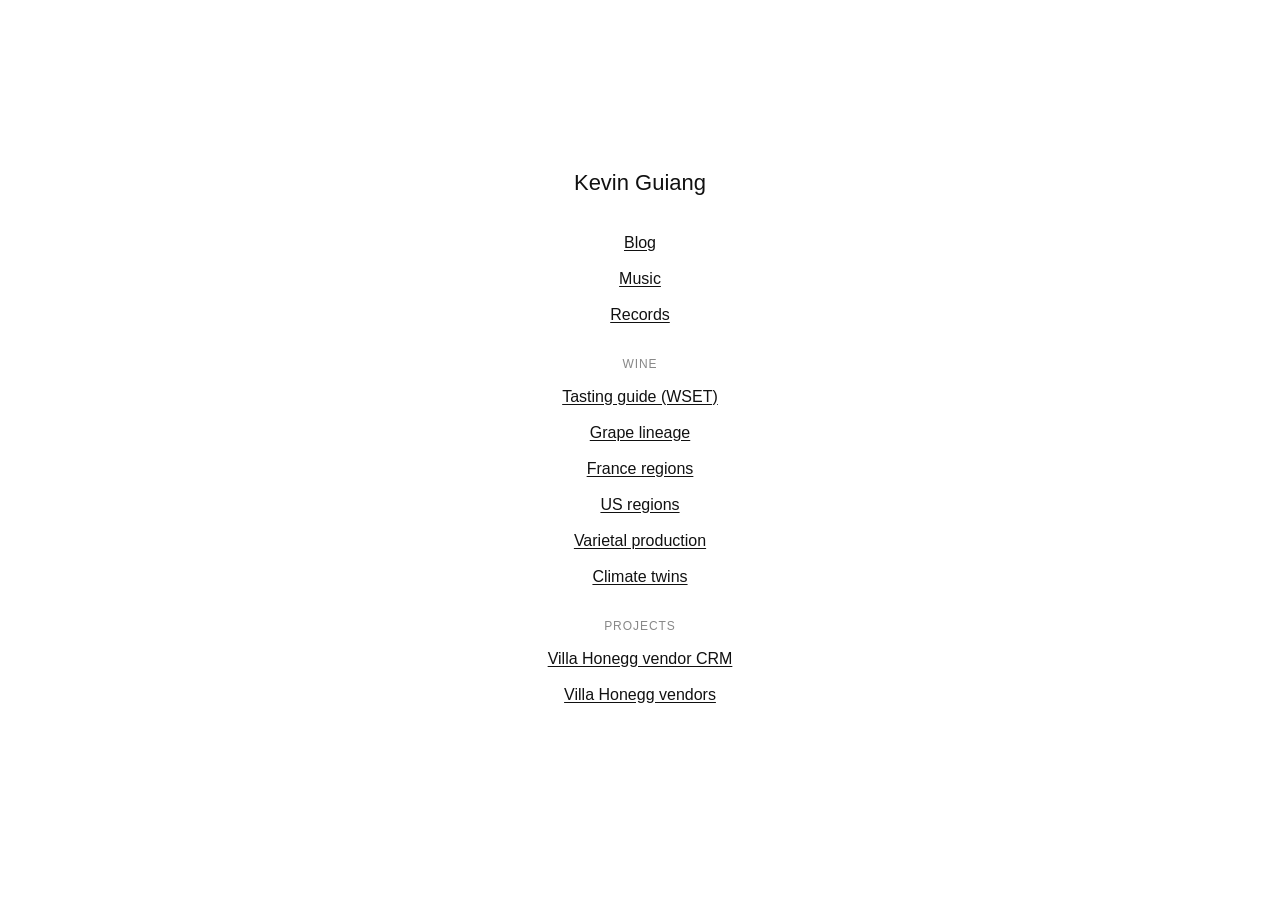
==== index.html @ b22d306e "Add Records tab: branching record-store page at /records/ - records/index.html: self-contained crate" ====
<!DOCTYPE html>
<html lang="en">
<head>
  <meta charset="utf-8">
  <meta name="viewport" content="width=device-width, initial-scale=1">
  <meta name="description" content="Kevin Guiang">
  <title>Kevin Guiang</title>
  <style>
    *, *::before, *::after { box-sizing: border-box; }
    html { -webkit-text-size-adjust: 100%; height: 100%; }
    body {
      margin: 0;
      min-height: 100%;
      min-height: 100vh;
      min-height: 100dvh;
      display: flex;
      align-items: center;
      justify-content: center;
      background: #fff;
      color: #111;
      font-family: Arial, Helvetica, sans-serif;
      font-size: 1rem;
      line-height: 1.5;
    }
    main { text-align: center; padding: 2rem 1.5rem; max-width: 22rem; }
    h1 {
      margin: 0 0 2rem;
      font-size: 1.375rem;
      font-weight: 400;
    }
    nav { margin: 0 0 1.75rem; }
    nav ul { margin: 0; padding: 0; list-style: none; }
    nav li { margin: 0 0 0.75rem; }
    nav li:last-child { margin-bottom: 0; }
    .group-label {
      margin: 0 0 0.75rem;
      font-size: 0.75rem;
      letter-spacing: 0.08em;
      text-transform: uppercase;
      color: #888;
    }
    a {
      color: #111;
      font-size: 1rem;
      text-decoration: underline;
      text-underline-offset: 0.15em;
    }
    a:hover, a:focus-visible { text-decoration-thickness: 2px; }
    a:focus-visible { outline: 2px solid #111; outline-offset: 3px; }
  </style>
</head>
<body>
  <main>
    <h1>Kevin Guiang</h1>
    <nav aria-label="Primary">
      <ul>
        <li><a href="/blog/">Blog</a></li>
        <li><a href="/music/">Music</a></li>
        <li><a href="records/">Records</a></li>
      </ul>
    </nav>
    <p class="group-label">Wine</p>
    <nav aria-label="Wine tools">
      <ul>
        <li><a href="https://kfguiang-spec.github.io/wset-tasting-guide/">Tasting guide (WSET)</a></li>
        <li><a href="https://kfguiang-spec.github.io/grape-lineage/">Grape lineage</a></li>
        <li><a href="https://kfguiang-spec.github.io/french-wine-regions/">France regions</a></li>
        <li><a href="https://kfguiang-spec.github.io/us-wine-regions/">US regions</a></li>
        <li><a href="https://kfguiang-spec.github.io/wine-varietal-map/">Varietal production</a></li>
        <li><a href="https://kfguiang-spec.github.io/wine-climate-twins/">Climate twins</a></li>
      </ul>
    </nav>
    <p class="group-label">Projects</p>
    <nav aria-label="Projects">
      <ul>
        <li><a href="https://kfguiang-spec.github.io/villa-honegg-vendor-crm/">Villa Honegg vendor CRM</a></li>
        <li><a href="https://kfguiang-spec.github.io/villa-honegg-vendor-crm/vendors.html">Villa Honegg vendors</a></li>
      </ul>
    </nav>
  </main>
</body>
</html>
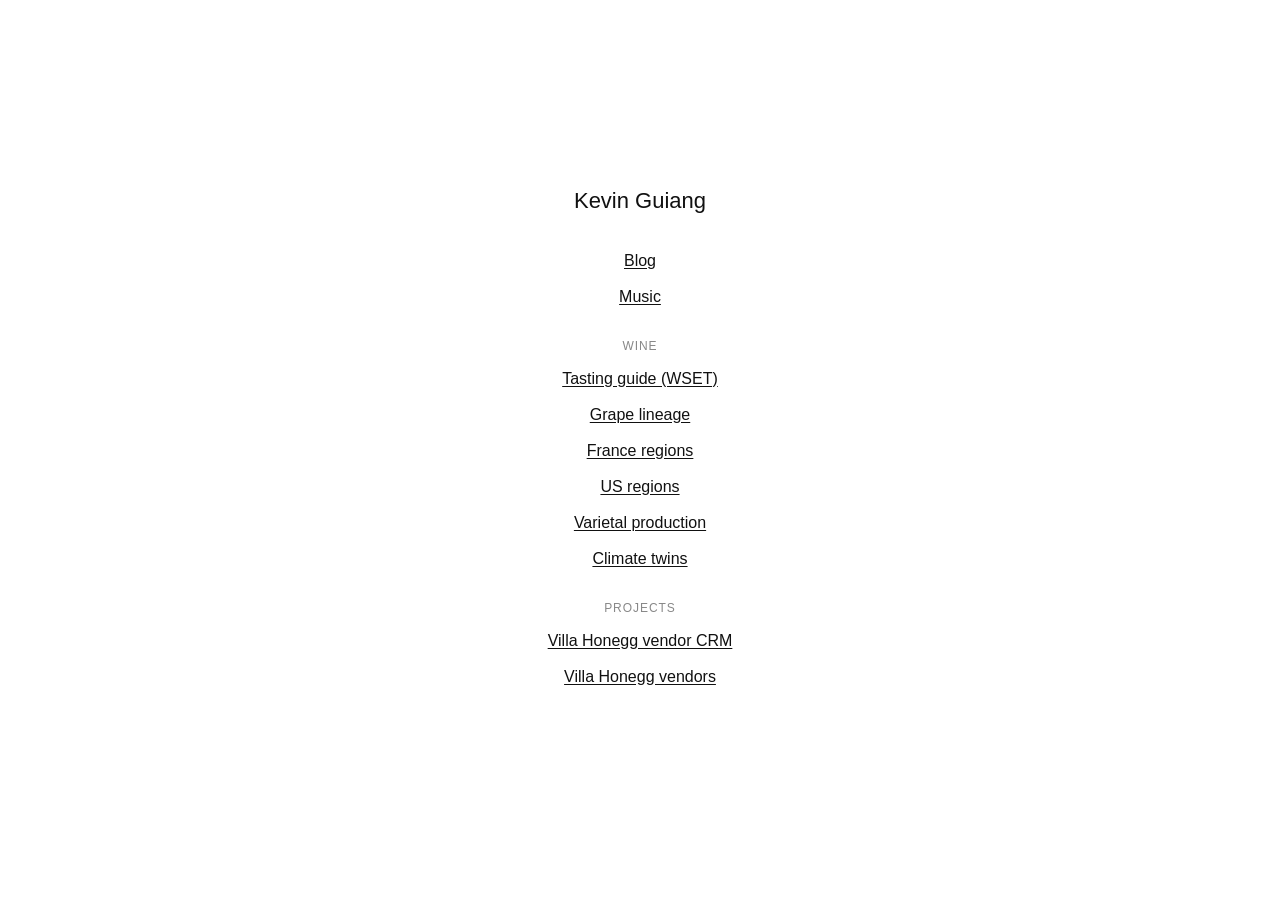
==== commit 46e8caeb: "Point Music nav link at the record store; move page to /music/ - Move records/ -> music/ (fills the " ====
--- a/index.html
+++ b/index.html
@@ -55,8 +55,7 @@
     <nav aria-label="Primary">
       <ul>
         <li><a href="/blog/">Blog</a></li>
-        <li><a href="/music/">Music</a></li>
-        <li><a href="records/">Records</a></li>
+        <li><a href="music/">Music</a></li>
       </ul>
     </nav>
     <p class="group-label">Wine</p>
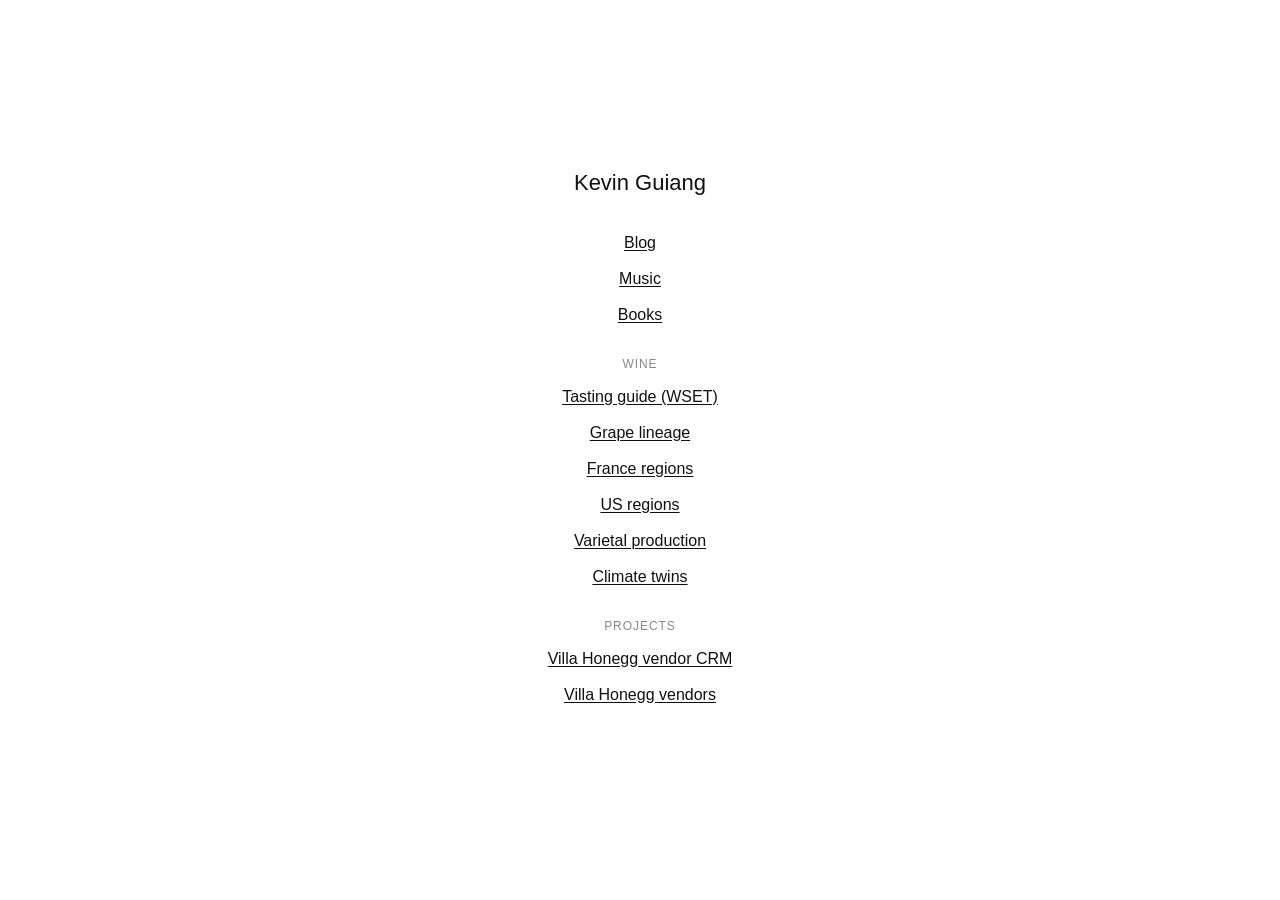
==== commit 0dd4b3e1: "Add Books page and shared site theme - books/: Books page (reading now, read books by category with " ====
--- a/index.html
+++ b/index.html
@@ -5,6 +5,7 @@
   <meta name="viewport" content="width=device-width, initial-scale=1">
   <meta name="description" content="Kevin Guiang">
   <title>Kevin Guiang</title>
+  <link rel="stylesheet" href="assets/site.css">
   <style>
     *, *::before, *::after { box-sizing: border-box; }
     html { -webkit-text-size-adjust: 100%; height: 100%; }
@@ -55,7 +56,8 @@
     <nav aria-label="Primary">
       <ul>
         <li><a href="/blog/">Blog</a></li>
-        <li><a href="music/">Music</a></li>
+        <li><a href="/music/">Music</a></li>
+        <li><a href="books/">Books</a></li>
       </ul>
     </nav>
     <p class="group-label">Wine</p>
--- a/assets/site.css
+++ b/assets/site.css
@@ -0,0 +1,125 @@
+/* Kevin Guiang: shared site theme. See THEME.md for the tokens and components.
+   Base rules match the landing page's look exactly: white background, #111 text,
+   Arial, underlined links, small grey uppercase labels. Everything else is a class. */
+
+:root {
+  /* Color */
+  --color-bg: #fff;
+  --color-text: #111;
+  --color-subtle: #555;      /* secondary text */
+  --color-muted: #888;       /* labels, captions */
+  --color-line: #e6e6e6;     /* rules, borders */
+  --color-surface: #f6f6f4;  /* quiet panels, placeholders */
+  --color-accent: #b3402a;   /* the one accent: highlights, active state */
+  --color-accent-soft: #f7e9e5;
+
+  /* Type */
+  --font-sans: Arial, Helvetica, sans-serif;
+  --text-xs: 0.75rem;   /* labels */
+  --text-sm: 0.875rem;  /* captions, meta */
+  --text-base: 1rem;
+  --text-lg: 1.375rem;  /* the name on the landing page */
+  --text-xl: 1.75rem;   /* page titles */
+  --leading: 1.5;
+  --tracking-label: 0.08em;
+
+  /* Space and layout */
+  --space-1: 0.25rem;
+  --space-2: 0.5rem;
+  --space-3: 0.75rem;
+  --space-4: 1rem;
+  --space-5: 1.5rem;
+  --space-6: 2rem;
+  --space-7: 3rem;
+  --space-8: 4rem;
+  --content-width: 68rem;
+  --measure: 42rem;
+  --radius: 4px;
+  --shadow-card: 0 1px 2px rgba(0,0,0,.06), 0 4px 12px rgba(0,0,0,.06);
+}
+
+/* ---------- Base (identical to the landing page) ---------- */
+*, *::before, *::after { box-sizing: border-box; }
+html { -webkit-text-size-adjust: 100%; }
+body {
+  margin: 0;
+  background: var(--color-bg);
+  color: var(--color-text);
+  font-family: var(--font-sans);
+  font-size: var(--text-base);
+  line-height: var(--leading);
+}
+a {
+  color: var(--color-text);
+  text-decoration: underline;
+  text-underline-offset: 0.15em;
+}
+a:hover, a:focus-visible { text-decoration-thickness: 2px; }
+a:focus-visible { outline: 2px solid var(--color-text); outline-offset: 3px; }
+img { max-width: 100%; }
+
+/* ---------- Layout ---------- */
+.container { max-width: var(--content-width); margin: 0 auto; padding: 0 var(--space-5); }
+@media (max-width: 600px) { .container { padding: 0 var(--space-4); } }
+
+/* Site header used on every inner page: name (links home) + "← Home" */
+.site-header { display: flex; align-items: baseline; justify-content: space-between; gap: var(--space-4); padding: var(--space-5) 0 var(--space-4); border-bottom: 1px solid var(--color-line); }
+.site-header .site-name { margin: 0; font-size: var(--text-lg); font-weight: 400; }
+.site-header .site-name a { text-decoration: none; }
+
+.site-footer { margin-top: var(--space-8); padding: var(--space-5) 0 var(--space-7); border-top: 1px solid var(--color-line); color: var(--color-subtle); font-size: var(--text-sm); }
+.site-footer p { margin: 0 0 var(--space-2); max-width: var(--measure); }
+
+/* ---------- Type components ---------- */
+.section-label, .group-label {
+  margin: 0 0 var(--space-3);
+  font-size: var(--text-xs);
+  font-weight: 400;
+  letter-spacing: var(--tracking-label);
+  text-transform: uppercase;
+  color: var(--color-muted);
+}
+.page-intro { padding: var(--space-6) 0 var(--space-5); }
+.page-title { margin: 0 0 var(--space-3); font-size: var(--text-xl); font-weight: 400; line-height: 1.25; }
+.lede { margin: 0; max-width: var(--measure); color: #333; }
+.section { padding: var(--space-6) 0 0; scroll-margin-top: 3.5rem; }
+.section-title { margin: 0 0 var(--space-2); font-size: var(--text-lg); font-weight: 400; line-height: 1.3; }
+.section-note { margin: 0 0 var(--space-4); max-width: var(--measure); color: var(--color-subtle); font-size: var(--text-sm); }
+.muted { color: var(--color-muted); }
+.subtle { color: var(--color-subtle); }
+.accent { color: var(--color-accent); }
+
+/* In-page navigation: a row of plain underlined links */
+.page-nav { position: sticky; top: 0; z-index: 10; background: rgba(255,255,255,.96); border-bottom: 1px solid var(--color-line); }
+.page-nav ul { list-style: none; margin: 0; padding: var(--space-3) 0; display: flex; gap: var(--space-5); overflow-x: auto; scrollbar-width: none; }
+.page-nav ul::-webkit-scrollbar { display: none; }
+.page-nav li { flex: none; font-size: 0.9375rem; white-space: nowrap; }
+
+/* ---------- Components ---------- */
+.card { background: var(--color-bg); border: 1px solid var(--color-line); border-radius: var(--radius); padding: var(--space-4); }
+.card--accent { border-color: var(--color-accent); box-shadow: inset 0 0 0 1px var(--color-accent); }
+
+/* Chip: filter/toggle button styled as a quiet pill */
+.chip { display: inline-flex; align-items: center; gap: var(--space-2); font: inherit; font-size: var(--text-sm); color: var(--color-text); background: var(--color-bg); border: 1px solid var(--color-line); border-radius: 999px; padding: 0.3rem 0.75rem; cursor: pointer; }
+.chip:hover { border-color: var(--color-text); }
+.chip[aria-pressed="true"] { background: var(--color-text); border-color: var(--color-text); color: var(--color-bg); }
+.chip:focus-visible { outline: 2px solid var(--color-text); outline-offset: 2px; }
+.chip .count { color: var(--color-muted); font-size: var(--text-xs); }
+.chip[aria-pressed="true"] .count { color: #ccc; }
+
+/* Badge: tiny label, e.g. a rating or "5★" */
+.badge { display: inline-block; font-size: var(--text-xs); letter-spacing: 0.02em; padding: 0.05rem 0.4rem; border-radius: 2px; background: var(--color-surface); color: var(--color-subtle); }
+.badge--accent { background: var(--color-accent); color: #fff; }
+
+/* Stats row: big number over a small label */
+.stats { display: flex; flex-wrap: wrap; gap: var(--space-5) var(--space-6); margin: var(--space-5) 0 0; padding: 0; list-style: none; }
+.stats li { display: flex; flex-direction: column; }
+.stats .num { font-size: var(--text-xl); line-height: 1.1; }
+.stats .lbl { font-size: var(--text-xs); letter-spacing: var(--tracking-label); text-transform: uppercase; color: var(--color-muted); }
+
+/* Typographic placeholder for missing images */
+.placeholder { display: flex; flex-direction: column; justify-content: space-between; padding: var(--space-2); background: var(--color-surface); color: var(--color-subtle); border: 1px solid var(--color-line); font-size: var(--text-xs); line-height: 1.3; }
+
+.visually-hidden { position: absolute !important; width: 1px; height: 1px; padding: 0; margin: -1px; overflow: hidden; clip: rect(0 0 0 0); white-space: nowrap; border: 0; }
+
+@media (prefers-reduced-motion: reduce) { * { scroll-behavior: auto !important; transition: none !important; } }
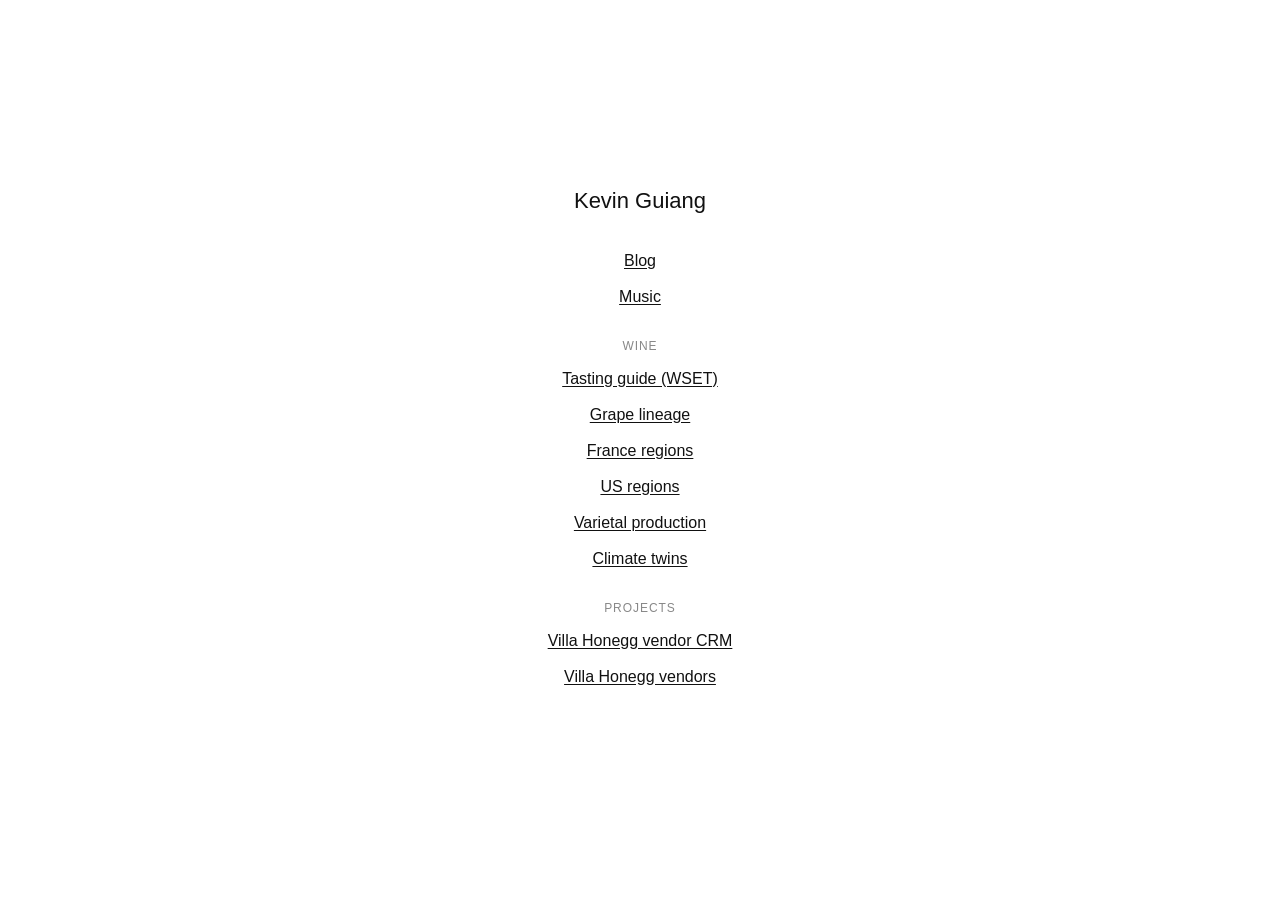
==== commit e03a7cfc: "Merge pull request #1 from kfguiang-spec/add-record-store Music tab: branching record store at /musi" ====
--- a/index.html
+++ b/index.html
@@ -5,7 +5,6 @@
   <meta name="viewport" content="width=device-width, initial-scale=1">
   <meta name="description" content="Kevin Guiang">
   <title>Kevin Guiang</title>
-  <link rel="stylesheet" href="assets/site.css">
   <style>
     *, *::before, *::after { box-sizing: border-box; }
     html { -webkit-text-size-adjust: 100%; height: 100%; }
@@ -56,8 +55,7 @@
     <nav aria-label="Primary">
       <ul>
         <li><a href="/blog/">Blog</a></li>
-        <li><a href="/music/">Music</a></li>
-        <li><a href="books/">Books</a></li>
+        <li><a href="music/">Music</a></li>
       </ul>
     </nav>
     <p class="group-label">Wine</p>
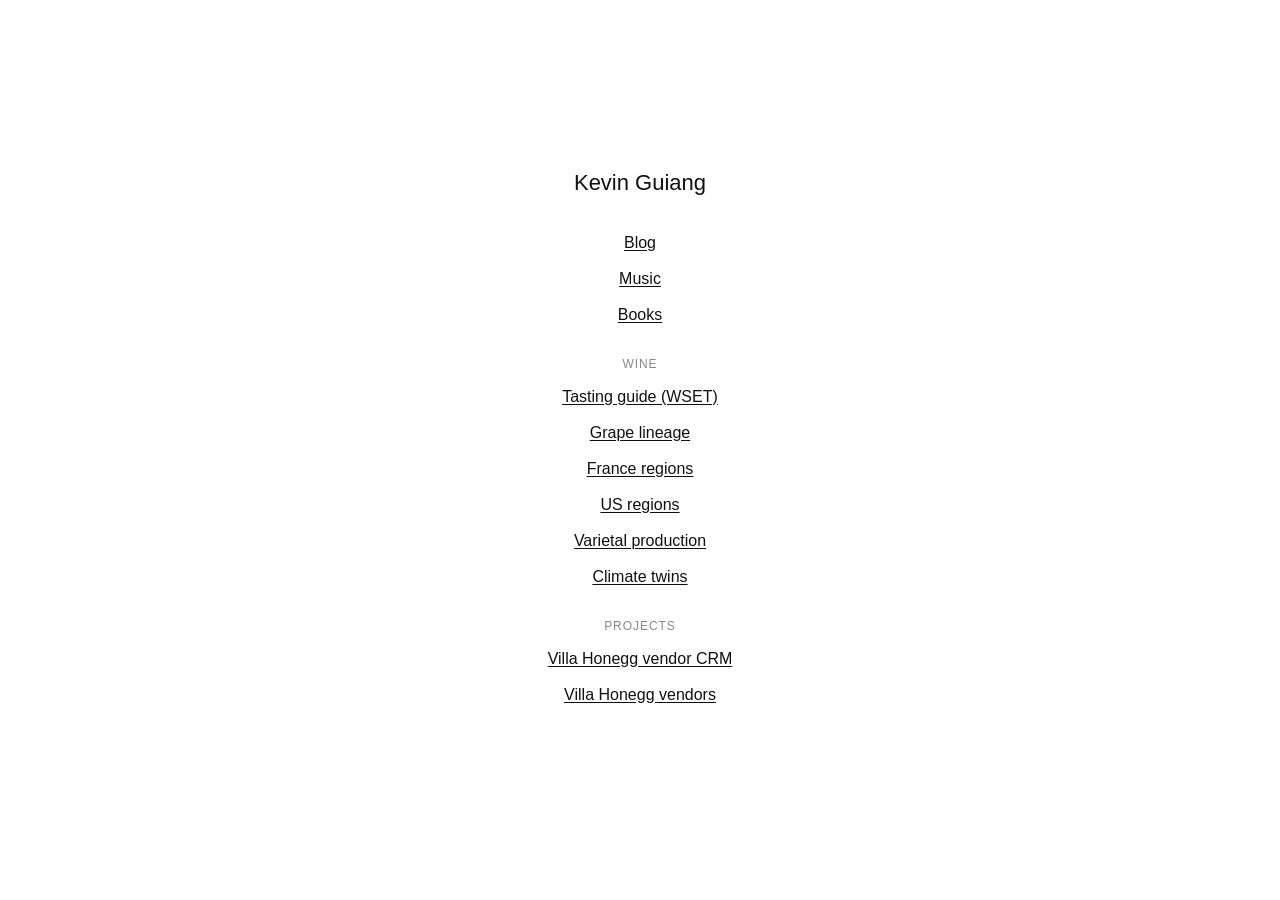
==== commit 054ee1ef: "Merge remote-tracking branch 'origin/main' into add-books-page # Conflicts: #	index.html" ====
--- a/index.html
+++ b/index.html
@@ -5,6 +5,7 @@
   <meta name="viewport" content="width=device-width, initial-scale=1">
   <meta name="description" content="Kevin Guiang">
   <title>Kevin Guiang</title>
+  <link rel="stylesheet" href="assets/site.css">
   <style>
     *, *::before, *::after { box-sizing: border-box; }
     html { -webkit-text-size-adjust: 100%; height: 100%; }
@@ -56,6 +57,7 @@
       <ul>
         <li><a href="/blog/">Blog</a></li>
         <li><a href="music/">Music</a></li>
+        <li><a href="books/">Books</a></li>
       </ul>
     </nav>
     <p class="group-label">Wine</p>
--- a/assets/site.css
+++ b/assets/site.css
@@ -0,0 +1,125 @@
+/* Kevin Guiang: shared site theme. See THEME.md for the tokens and components.
+   Base rules match the landing page's look exactly: white background, #111 text,
+   Arial, underlined links, small grey uppercase labels. Everything else is a class. */
+
+:root {
+  /* Color */
+  --color-bg: #fff;
+  --color-text: #111;
+  --color-subtle: #555;      /* secondary text */
+  --color-muted: #888;       /* labels, captions */
+  --color-line: #e6e6e6;     /* rules, borders */
+  --color-surface: #f6f6f4;  /* quiet panels, placeholders */
+  --color-accent: #b3402a;   /* the one accent: highlights, active state */
+  --color-accent-soft: #f7e9e5;
+
+  /* Type */
+  --font-sans: Arial, Helvetica, sans-serif;
+  --text-xs: 0.75rem;   /* labels */
+  --text-sm: 0.875rem;  /* captions, meta */
+  --text-base: 1rem;
+  --text-lg: 1.375rem;  /* the name on the landing page */
+  --text-xl: 1.75rem;   /* page titles */
+  --leading: 1.5;
+  --tracking-label: 0.08em;
+
+  /* Space and layout */
+  --space-1: 0.25rem;
+  --space-2: 0.5rem;
+  --space-3: 0.75rem;
+  --space-4: 1rem;
+  --space-5: 1.5rem;
+  --space-6: 2rem;
+  --space-7: 3rem;
+  --space-8: 4rem;
+  --content-width: 68rem;
+  --measure: 42rem;
+  --radius: 4px;
+  --shadow-card: 0 1px 2px rgba(0,0,0,.06), 0 4px 12px rgba(0,0,0,.06);
+}
+
+/* ---------- Base (identical to the landing page) ---------- */
+*, *::before, *::after { box-sizing: border-box; }
+html { -webkit-text-size-adjust: 100%; }
+body {
+  margin: 0;
+  background: var(--color-bg);
+  color: var(--color-text);
+  font-family: var(--font-sans);
+  font-size: var(--text-base);
+  line-height: var(--leading);
+}
+a {
+  color: var(--color-text);
+  text-decoration: underline;
+  text-underline-offset: 0.15em;
+}
+a:hover, a:focus-visible { text-decoration-thickness: 2px; }
+a:focus-visible { outline: 2px solid var(--color-text); outline-offset: 3px; }
+img { max-width: 100%; }
+
+/* ---------- Layout ---------- */
+.container { max-width: var(--content-width); margin: 0 auto; padding: 0 var(--space-5); }
+@media (max-width: 600px) { .container { padding: 0 var(--space-4); } }
+
+/* Site header used on every inner page: name (links home) + "← Home" */
+.site-header { display: flex; align-items: baseline; justify-content: space-between; gap: var(--space-4); padding: var(--space-5) 0 var(--space-4); border-bottom: 1px solid var(--color-line); }
+.site-header .site-name { margin: 0; font-size: var(--text-lg); font-weight: 400; }
+.site-header .site-name a { text-decoration: none; }
+
+.site-footer { margin-top: var(--space-8); padding: var(--space-5) 0 var(--space-7); border-top: 1px solid var(--color-line); color: var(--color-subtle); font-size: var(--text-sm); }
+.site-footer p { margin: 0 0 var(--space-2); max-width: var(--measure); }
+
+/* ---------- Type components ---------- */
+.section-label, .group-label {
+  margin: 0 0 var(--space-3);
+  font-size: var(--text-xs);
+  font-weight: 400;
+  letter-spacing: var(--tracking-label);
+  text-transform: uppercase;
+  color: var(--color-muted);
+}
+.page-intro { padding: var(--space-6) 0 var(--space-5); }
+.page-title { margin: 0 0 var(--space-3); font-size: var(--text-xl); font-weight: 400; line-height: 1.25; }
+.lede { margin: 0; max-width: var(--measure); color: #333; }
+.section { padding: var(--space-6) 0 0; scroll-margin-top: 3.5rem; }
+.section-title { margin: 0 0 var(--space-2); font-size: var(--text-lg); font-weight: 400; line-height: 1.3; }
+.section-note { margin: 0 0 var(--space-4); max-width: var(--measure); color: var(--color-subtle); font-size: var(--text-sm); }
+.muted { color: var(--color-muted); }
+.subtle { color: var(--color-subtle); }
+.accent { color: var(--color-accent); }
+
+/* In-page navigation: a row of plain underlined links */
+.page-nav { position: sticky; top: 0; z-index: 10; background: rgba(255,255,255,.96); border-bottom: 1px solid var(--color-line); }
+.page-nav ul { list-style: none; margin: 0; padding: var(--space-3) 0; display: flex; gap: var(--space-5); overflow-x: auto; scrollbar-width: none; }
+.page-nav ul::-webkit-scrollbar { display: none; }
+.page-nav li { flex: none; font-size: 0.9375rem; white-space: nowrap; }
+
+/* ---------- Components ---------- */
+.card { background: var(--color-bg); border: 1px solid var(--color-line); border-radius: var(--radius); padding: var(--space-4); }
+.card--accent { border-color: var(--color-accent); box-shadow: inset 0 0 0 1px var(--color-accent); }
+
+/* Chip: filter/toggle button styled as a quiet pill */
+.chip { display: inline-flex; align-items: center; gap: var(--space-2); font: inherit; font-size: var(--text-sm); color: var(--color-text); background: var(--color-bg); border: 1px solid var(--color-line); border-radius: 999px; padding: 0.3rem 0.75rem; cursor: pointer; }
+.chip:hover { border-color: var(--color-text); }
+.chip[aria-pressed="true"] { background: var(--color-text); border-color: var(--color-text); color: var(--color-bg); }
+.chip:focus-visible { outline: 2px solid var(--color-text); outline-offset: 2px; }
+.chip .count { color: var(--color-muted); font-size: var(--text-xs); }
+.chip[aria-pressed="true"] .count { color: #ccc; }
+
+/* Badge: tiny label, e.g. a rating or "5★" */
+.badge { display: inline-block; font-size: var(--text-xs); letter-spacing: 0.02em; padding: 0.05rem 0.4rem; border-radius: 2px; background: var(--color-surface); color: var(--color-subtle); }
+.badge--accent { background: var(--color-accent); color: #fff; }
+
+/* Stats row: big number over a small label */
+.stats { display: flex; flex-wrap: wrap; gap: var(--space-5) var(--space-6); margin: var(--space-5) 0 0; padding: 0; list-style: none; }
+.stats li { display: flex; flex-direction: column; }
+.stats .num { font-size: var(--text-xl); line-height: 1.1; }
+.stats .lbl { font-size: var(--text-xs); letter-spacing: var(--tracking-label); text-transform: uppercase; color: var(--color-muted); }
+
+/* Typographic placeholder for missing images */
+.placeholder { display: flex; flex-direction: column; justify-content: space-between; padding: var(--space-2); background: var(--color-surface); color: var(--color-subtle); border: 1px solid var(--color-line); font-size: var(--text-xs); line-height: 1.3; }
+
+.visually-hidden { position: absolute !important; width: 1px; height: 1px; padding: 0; margin: -1px; overflow: hidden; clip: rect(0 0 0 0); white-space: nowrap; border: 0; }
+
+@media (prefers-reduced-motion: reduce) { * { scroll-behavior: auto !important; transition: none !important; } }
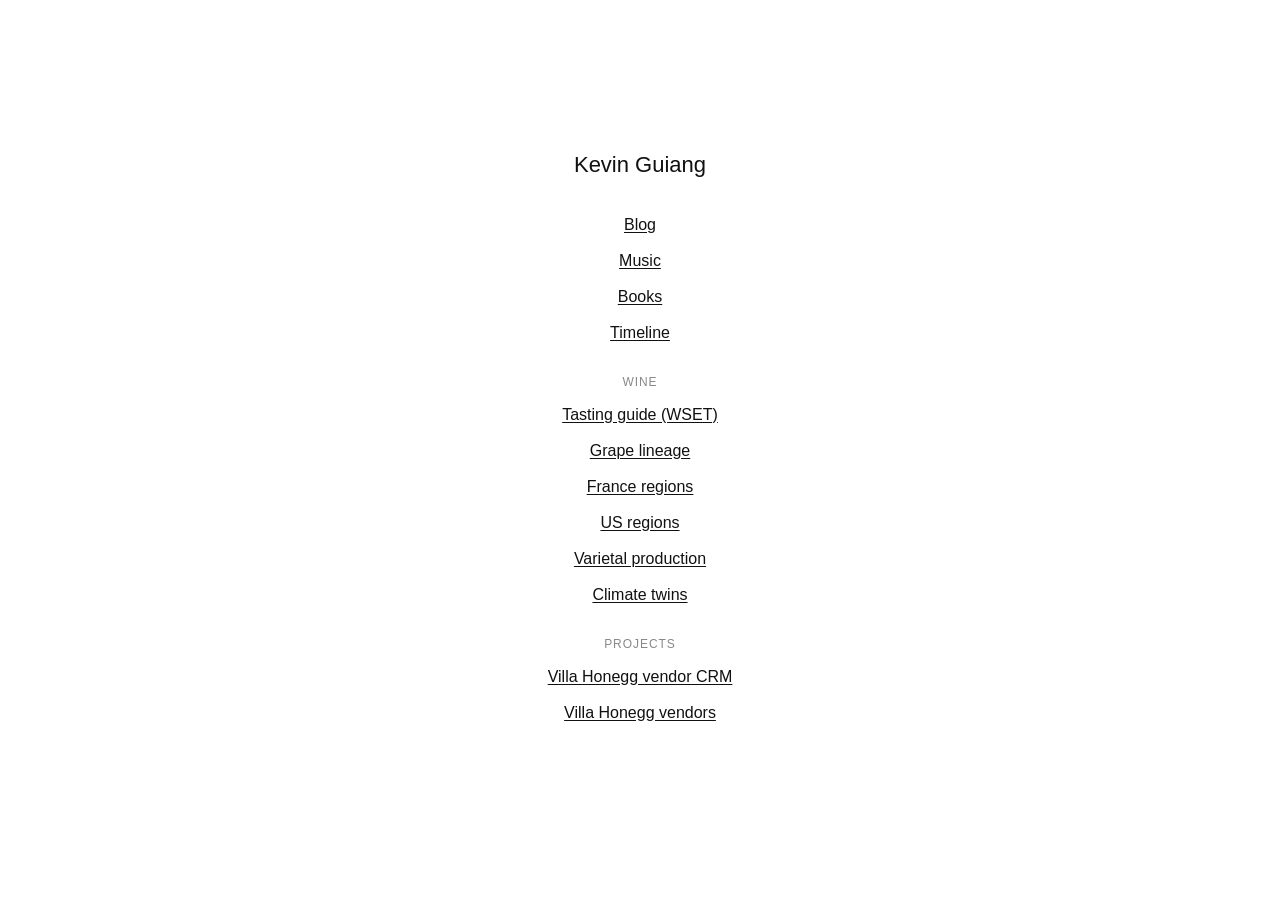
==== commit 98204a41: "Add Timeline page: Art, Ideas & Machines Slideshow of 24 art periods (Renaissance to 2024-now, 7 sli" ====
--- a/index.html
+++ b/index.html
@@ -58,6 +58,7 @@
         <li><a href="/blog/">Blog</a></li>
         <li><a href="music/">Music</a></li>
         <li><a href="books/">Books</a></li>
+        <li><a href="timeline/">Timeline</a></li>
       </ul>
     </nav>
     <p class="group-label">Wine</p>
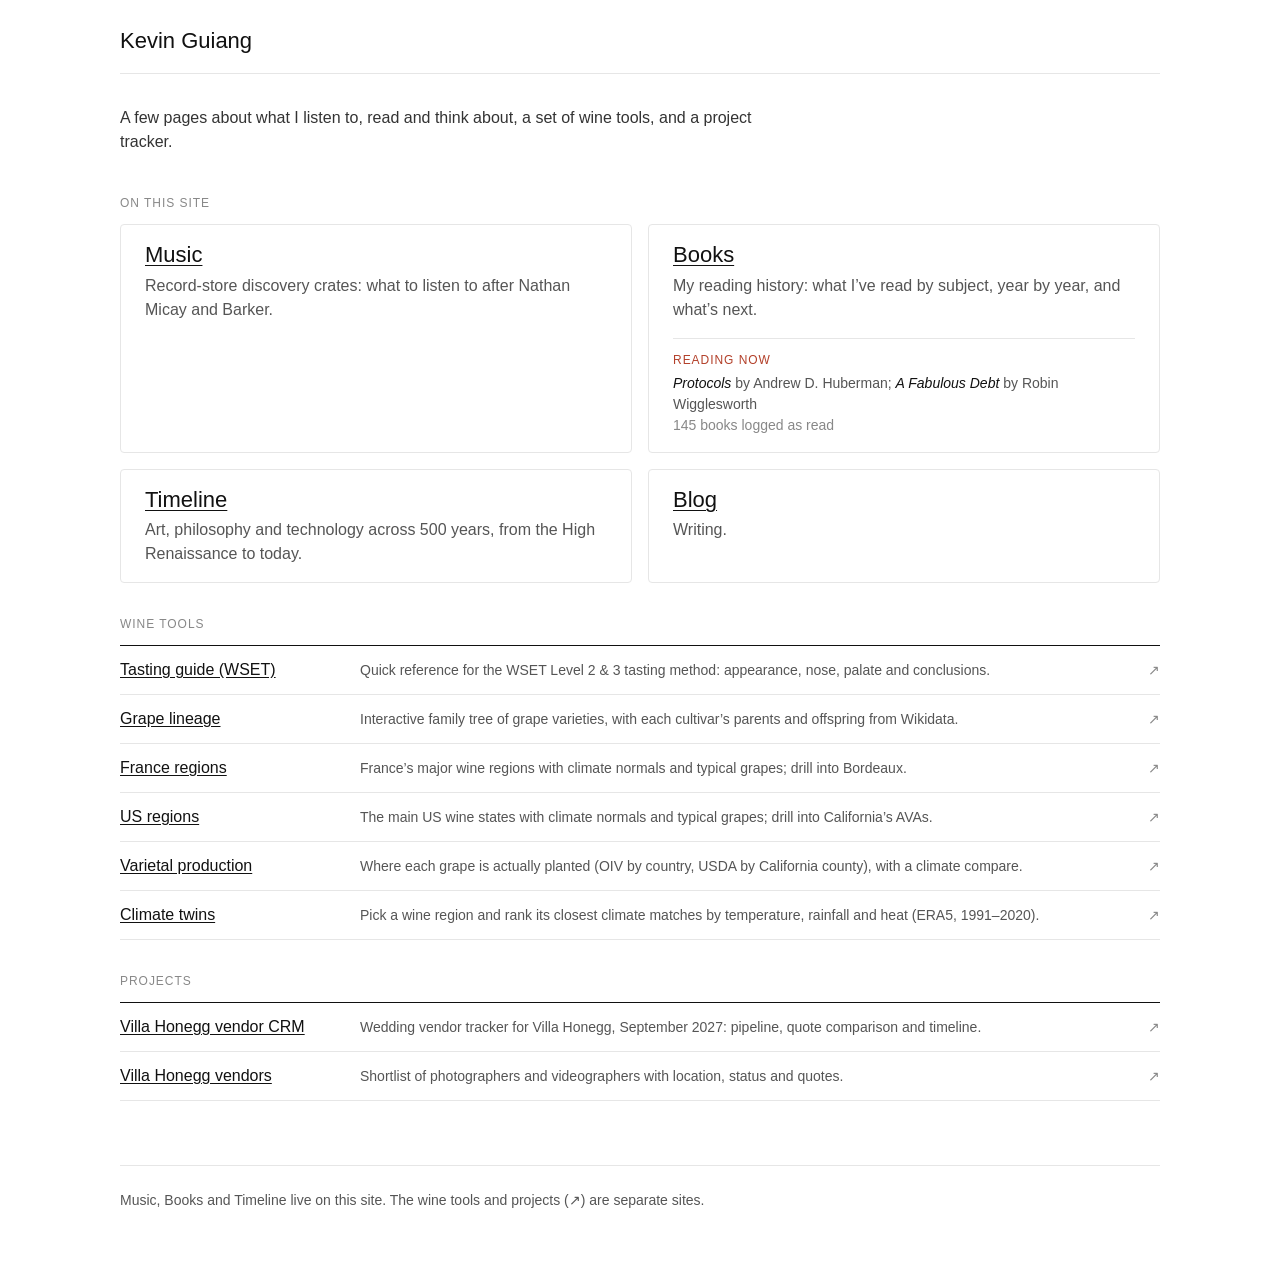
==== commit 6d4b836e: "Home page: redesign on the shared theme - Site header and intro from assets/site.css - Cards for Mus" ====
--- a/index.html
+++ b/index.html
@@ -3,82 +3,105 @@
 <head>
   <meta charset="utf-8">
   <meta name="viewport" content="width=device-width, initial-scale=1">
-  <meta name="description" content="Kevin Guiang">
+  <meta name="description" content="Kevin Guiang: music, books and an art–ideas–technology timeline, plus a set of wine tools and projects.">
   <title>Kevin Guiang</title>
+  <link rel="icon" href="data:,">
   <link rel="stylesheet" href="assets/site.css">
   <style>
-    *, *::before, *::after { box-sizing: border-box; }
-    html { -webkit-text-size-adjust: 100%; height: 100%; }
-    body {
-      margin: 0;
-      min-height: 100%;
-      min-height: 100vh;
-      min-height: 100dvh;
-      display: flex;
-      align-items: center;
-      justify-content: center;
-      background: #fff;
-      color: #111;
-      font-family: Arial, Helvetica, sans-serif;
-      font-size: 1rem;
-      line-height: 1.5;
+    .home-intro { padding-bottom: var(--space-2); }
+
+    /* Site pages: a grid of whole-card links */
+    .tiles { list-style: none; margin: 0; padding: 0; display: grid; grid-template-columns: repeat(2, minmax(0, 1fr)); gap: var(--space-4); }
+    .tile { display: flex; flex-direction: column; gap: var(--space-1); height: 100%; padding: var(--space-4) var(--space-5); color: inherit; text-decoration: none; transition: border-color .15s; }
+    .tile:hover { border-color: var(--color-text); }
+    .tile:focus-visible { outline: 2px solid var(--color-text); outline-offset: 2px; }
+    .tile .tt { font-size: var(--text-lg); line-height: 1.3; text-decoration: underline; text-underline-offset: 0.15em; text-decoration-thickness: 1px; }
+    .tile:hover .tt { text-decoration-thickness: 2px; }
+    .tile .td { color: var(--color-subtle); }
+    .tile .teaser { margin-top: var(--space-3); padding-top: var(--space-3); border-top: 1px solid var(--color-line); font-size: var(--text-sm); color: var(--color-subtle); }
+    .tile .teaser .section-label { display: block; margin: 0 0 var(--space-1); color: var(--color-accent); }
+    .tile .teaser i { color: var(--color-text); }
+    .tile .teaser[hidden] { display: none; }
+
+    /* External tools and projects: rows */
+    .rows { list-style: none; margin: 0; padding: 0; border-top: 1px solid var(--color-text); }
+    .rows li { border-bottom: 1px solid var(--color-line); }
+    .rows a { display: grid; grid-template-columns: 14rem 1fr auto; gap: var(--space-4); align-items: baseline; padding: var(--space-3) 0; color: inherit; text-decoration: none; }
+    .rows .rt { text-decoration: underline; text-underline-offset: 0.15em; }
+    .rows a:hover .rt { text-decoration-thickness: 2px; }
+    .rows .rd { color: var(--color-subtle); font-size: var(--text-sm); }
+    .rows .ext { color: var(--color-muted); font-size: var(--text-sm); }
+
+    @media (max-width: 700px) {
+      .tiles { grid-template-columns: 1fr; gap: var(--space-3); }
+      .tile { padding: var(--space-4); }
+      .rows a { grid-template-columns: 1fr auto; gap: var(--space-1) var(--space-3); }
+      .rows .rt { grid-column: 1; grid-row: 1; }
+      .rows .ext { grid-column: 2; grid-row: 1; }
+      .rows .rd { grid-column: 1 / -1; grid-row: 2; }
     }
-    main { text-align: center; padding: 2rem 1.5rem; max-width: 22rem; }
-    h1 {
-      margin: 0 0 2rem;
-      font-size: 1.375rem;
-      font-weight: 400;
-    }
-    nav { margin: 0 0 1.75rem; }
-    nav ul { margin: 0; padding: 0; list-style: none; }
-    nav li { margin: 0 0 0.75rem; }
-    nav li:last-child { margin-bottom: 0; }
-    .group-label {
-      margin: 0 0 0.75rem;
-      font-size: 0.75rem;
-      letter-spacing: 0.08em;
-      text-transform: uppercase;
-      color: #888;
-    }
-    a {
-      color: #111;
-      font-size: 1rem;
-      text-decoration: underline;
-      text-underline-offset: 0.15em;
-    }
-    a:hover, a:focus-visible { text-decoration-thickness: 2px; }
-    a:focus-visible { outline: 2px solid #111; outline-offset: 3px; }
   </style>
 </head>
 <body>
-  <main>
-    <h1>Kevin Guiang</h1>
-    <nav aria-label="Primary">
-      <ul>
-        <li><a href="/blog/">Blog</a></li>
-        <li><a href="music/">Music</a></li>
-        <li><a href="books/">Books</a></li>
-        <li><a href="timeline/">Timeline</a></li>
-      </ul>
-    </nav>
-    <p class="group-label">Wine</p>
-    <nav aria-label="Wine tools">
-      <ul>
-        <li><a href="https://kfguiang-spec.github.io/wset-tasting-guide/">Tasting guide (WSET)</a></li>
-        <li><a href="https://kfguiang-spec.github.io/grape-lineage/">Grape lineage</a></li>
-        <li><a href="https://kfguiang-spec.github.io/french-wine-regions/">France regions</a></li>
-        <li><a href="https://kfguiang-spec.github.io/us-wine-regions/">US regions</a></li>
-        <li><a href="https://kfguiang-spec.github.io/wine-varietal-map/">Varietal production</a></li>
-        <li><a href="https://kfguiang-spec.github.io/wine-climate-twins/">Climate twins</a></li>
-      </ul>
-    </nav>
-    <p class="group-label">Projects</p>
-    <nav aria-label="Projects">
-      <ul>
-        <li><a href="https://kfguiang-spec.github.io/villa-honegg-vendor-crm/">Villa Honegg vendor CRM</a></li>
-        <li><a href="https://kfguiang-spec.github.io/villa-honegg-vendor-crm/vendors.html">Villa Honegg vendors</a></li>
-      </ul>
-    </nav>
-  </main>
+  <div class="container">
+    <header class="site-header">
+      <h1 class="site-name">Kevin Guiang</h1>
+    </header>
+
+    <section class="page-intro home-intro">
+      <p class="lede">A few pages about what I listen to, read and think about, a set of wine tools, and a project tracker.</p>
+    </section>
+
+    <main>
+      <section class="section" aria-labelledby="h-site">
+        <h2 class="section-label" id="h-site">On this site</h2>
+        <ul class="tiles">
+          <li><a class="card tile" href="music/"><span class="tt">Music</span><span class="td">Record-store discovery crates: what to listen to after Nathan Micay and Barker.</span></a></li>
+          <li><a class="card tile" href="books/"><span class="tt">Books</span><span class="td">My reading history: what I&rsquo;ve read by subject, year by year, and what&rsquo;s next.</span><span class="teaser" id="books-teaser" hidden></span></a></li>
+          <li><a class="card tile" href="timeline/"><span class="tt">Timeline</span><span class="td">Art, philosophy and technology across 500 years, from the High Renaissance to today.</span></a></li>
+          <li><a class="card tile" href="/blog/"><span class="tt">Blog</span><span class="td">Writing.</span></a></li>
+        </ul>
+      </section>
+
+      <section class="section" aria-labelledby="h-wine">
+        <h2 class="section-label" id="h-wine">Wine tools</h2>
+        <ul class="rows">
+          <li><a href="https://kfguiang-spec.github.io/wset-tasting-guide/"><span class="rt">Tasting guide (WSET)</span><span class="rd">Quick reference for the WSET Level 2 &amp; 3 tasting method: appearance, nose, palate and conclusions.</span><span class="ext" aria-hidden="true">&#8599;</span></a></li>
+          <li><a href="https://kfguiang-spec.github.io/grape-lineage/"><span class="rt">Grape lineage</span><span class="rd">Interactive family tree of grape varieties, with each cultivar&rsquo;s parents and offspring from Wikidata.</span><span class="ext" aria-hidden="true">&#8599;</span></a></li>
+          <li><a href="https://kfguiang-spec.github.io/french-wine-regions/"><span class="rt">France regions</span><span class="rd">France&rsquo;s major wine regions with climate normals and typical grapes; drill into Bordeaux.</span><span class="ext" aria-hidden="true">&#8599;</span></a></li>
+          <li><a href="https://kfguiang-spec.github.io/us-wine-regions/"><span class="rt">US regions</span><span class="rd">The main US wine states with climate normals and typical grapes; drill into California&rsquo;s AVAs.</span><span class="ext" aria-hidden="true">&#8599;</span></a></li>
+          <li><a href="https://kfguiang-spec.github.io/wine-varietal-map/"><span class="rt">Varietal production</span><span class="rd">Where each grape is actually planted (OIV by country, USDA by California county), with a climate compare.</span><span class="ext" aria-hidden="true">&#8599;</span></a></li>
+          <li><a href="https://kfguiang-spec.github.io/wine-climate-twins/"><span class="rt">Climate twins</span><span class="rd">Pick a wine region and rank its closest climate matches by temperature, rainfall and heat (ERA5, 1991&ndash;2020).</span><span class="ext" aria-hidden="true">&#8599;</span></a></li>
+        </ul>
+      </section>
+
+      <section class="section" aria-labelledby="h-projects">
+        <h2 class="section-label" id="h-projects">Projects</h2>
+        <ul class="rows">
+          <li><a href="https://kfguiang-spec.github.io/villa-honegg-vendor-crm/"><span class="rt">Villa Honegg vendor CRM</span><span class="rd">Wedding vendor tracker for Villa Honegg, September 2027: pipeline, quote comparison and timeline.</span><span class="ext" aria-hidden="true">&#8599;</span></a></li>
+          <li><a href="https://kfguiang-spec.github.io/villa-honegg-vendor-crm/vendors.html"><span class="rt">Villa Honegg vendors</span><span class="rd">Shortlist of photographers and videographers with location, status and quotes.</span><span class="ext" aria-hidden="true">&#8599;</span></a></li>
+        </ul>
+      </section>
+    </main>
+
+    <footer class="site-footer">
+      <p>Music, Books and Timeline live on this site. The wine tools and projects (&#8599;) are separate sites.</p>
+    </footer>
+  </div>
+
+  <script src="books/data.js"></script>
+  <script>
+  (function () {
+    // "Reading now" teaser from the Books page data (books/data.js); stays hidden if the data is missing.
+    var B = window.BOOKS, el = document.getElementById("books-teaser");
+    if (!B || !B.current || !B.current.length || !el) return;
+    var esc = function (s) { return String(s).replace(/[&<>"]/g, function (c) { return { "&": "&amp;", "<": "&lt;", ">": "&gt;", '"': "&quot;" }[c]; }); };
+    var read = (B.books || []).filter(function (b) { return b.s === "read"; }).length;
+    el.innerHTML = '<span class="section-label">Reading now</span>' +
+      B.current.map(function (b) { return "<i>" + esc(b.title) + "</i> by " + esc(b.author); }).join("; ") +
+      (read ? '<br><span class="muted">' + read + " books logged as read</span>" : "");
+    el.hidden = false;
+  })();
+  </script>
 </body>
 </html>
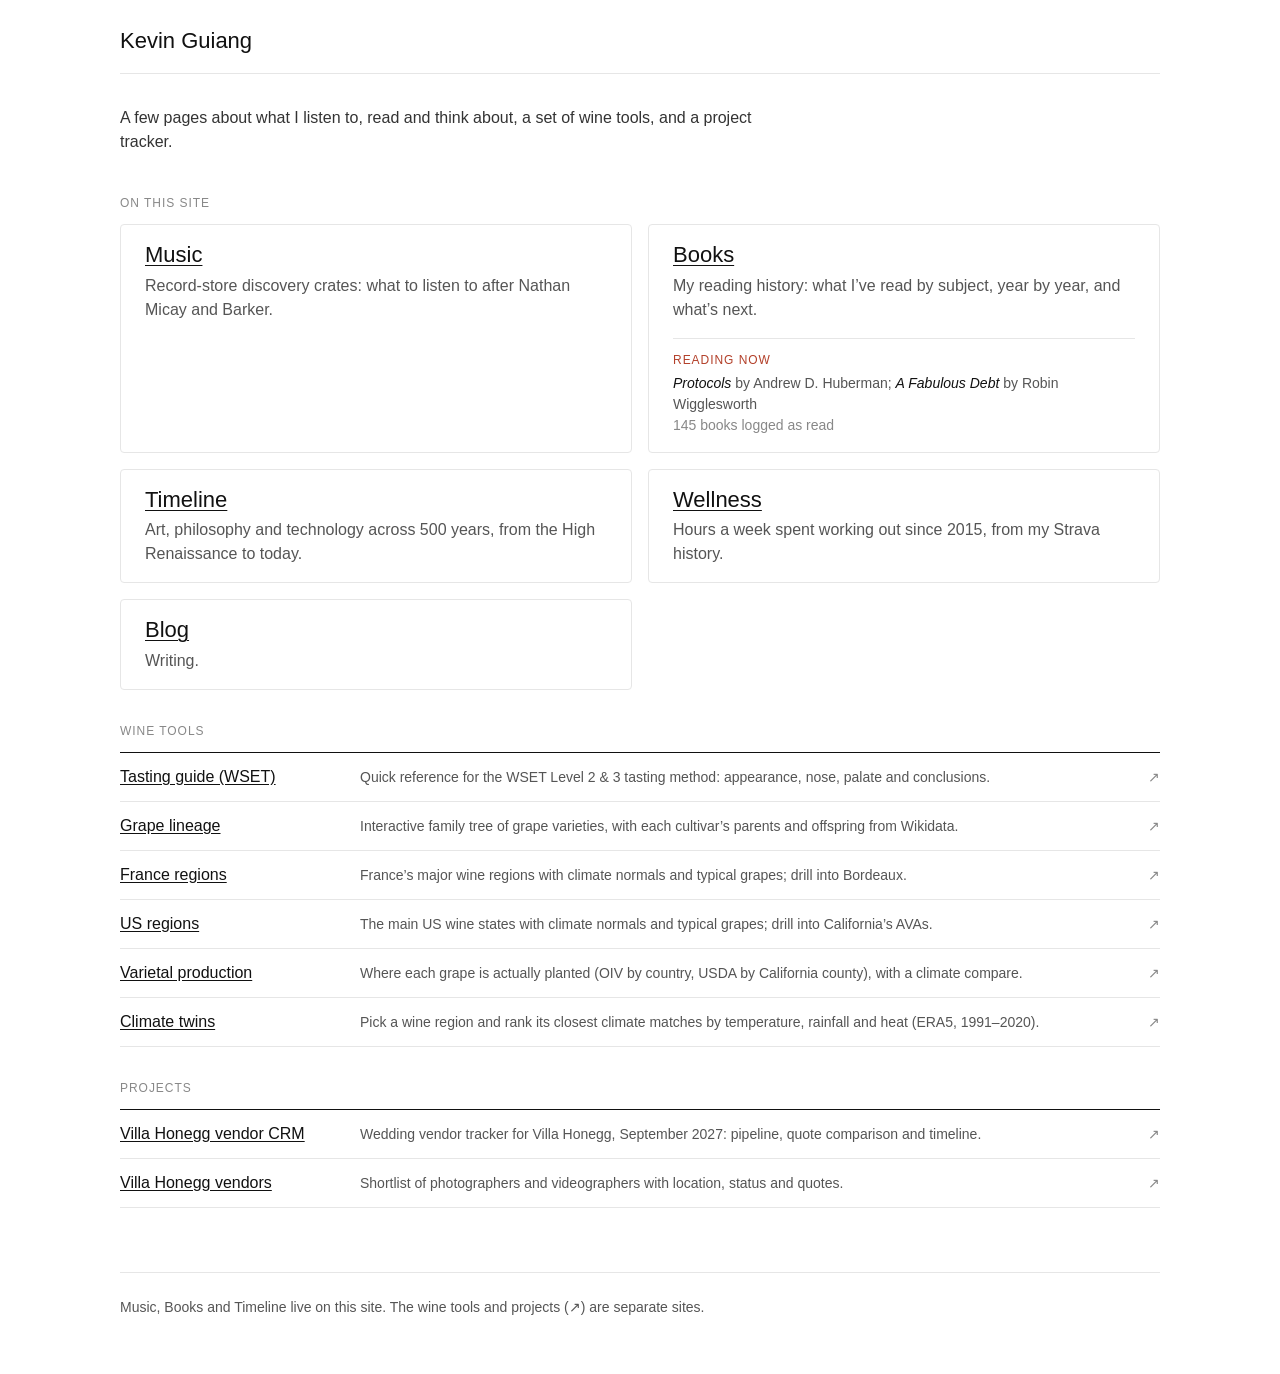
==== commit 92f224a5: "Add Wellness page: weekly workout hours from Strava (aggregated weekly data only)" ====
--- a/index.html
+++ b/index.html
@@ -3,7 +3,7 @@
 <head>
   <meta charset="utf-8">
   <meta name="viewport" content="width=device-width, initial-scale=1">
-  <meta name="description" content="Kevin Guiang: music, books and an art–ideas–technology timeline, plus a set of wine tools and projects.">
+  <meta name="description" content="Kevin Guiang: music, books, an art–ideas–technology timeline and weekly workout hours, plus a set of wine tools and projects.">
   <title>Kevin Guiang</title>
   <link rel="icon" href="data:,">
   <link rel="stylesheet" href="assets/site.css">
@@ -59,6 +59,7 @@
           <li><a class="card tile" href="music/"><span class="tt">Music</span><span class="td">Record-store discovery crates: what to listen to after Nathan Micay and Barker.</span></a></li>
           <li><a class="card tile" href="books/"><span class="tt">Books</span><span class="td">My reading history: what I&rsquo;ve read by subject, year by year, and what&rsquo;s next.</span><span class="teaser" id="books-teaser" hidden></span></a></li>
           <li><a class="card tile" href="timeline/"><span class="tt">Timeline</span><span class="td">Art, philosophy and technology across 500 years, from the High Renaissance to today.</span></a></li>
+          <li><a class="card tile" href="wellness/"><span class="tt">Wellness</span><span class="td">Hours a week spent working out since 2015, from my Strava history.</span></a></li>
           <li><a class="card tile" href="/blog/"><span class="tt">Blog</span><span class="td">Writing.</span></a></li>
         </ul>
       </section>
